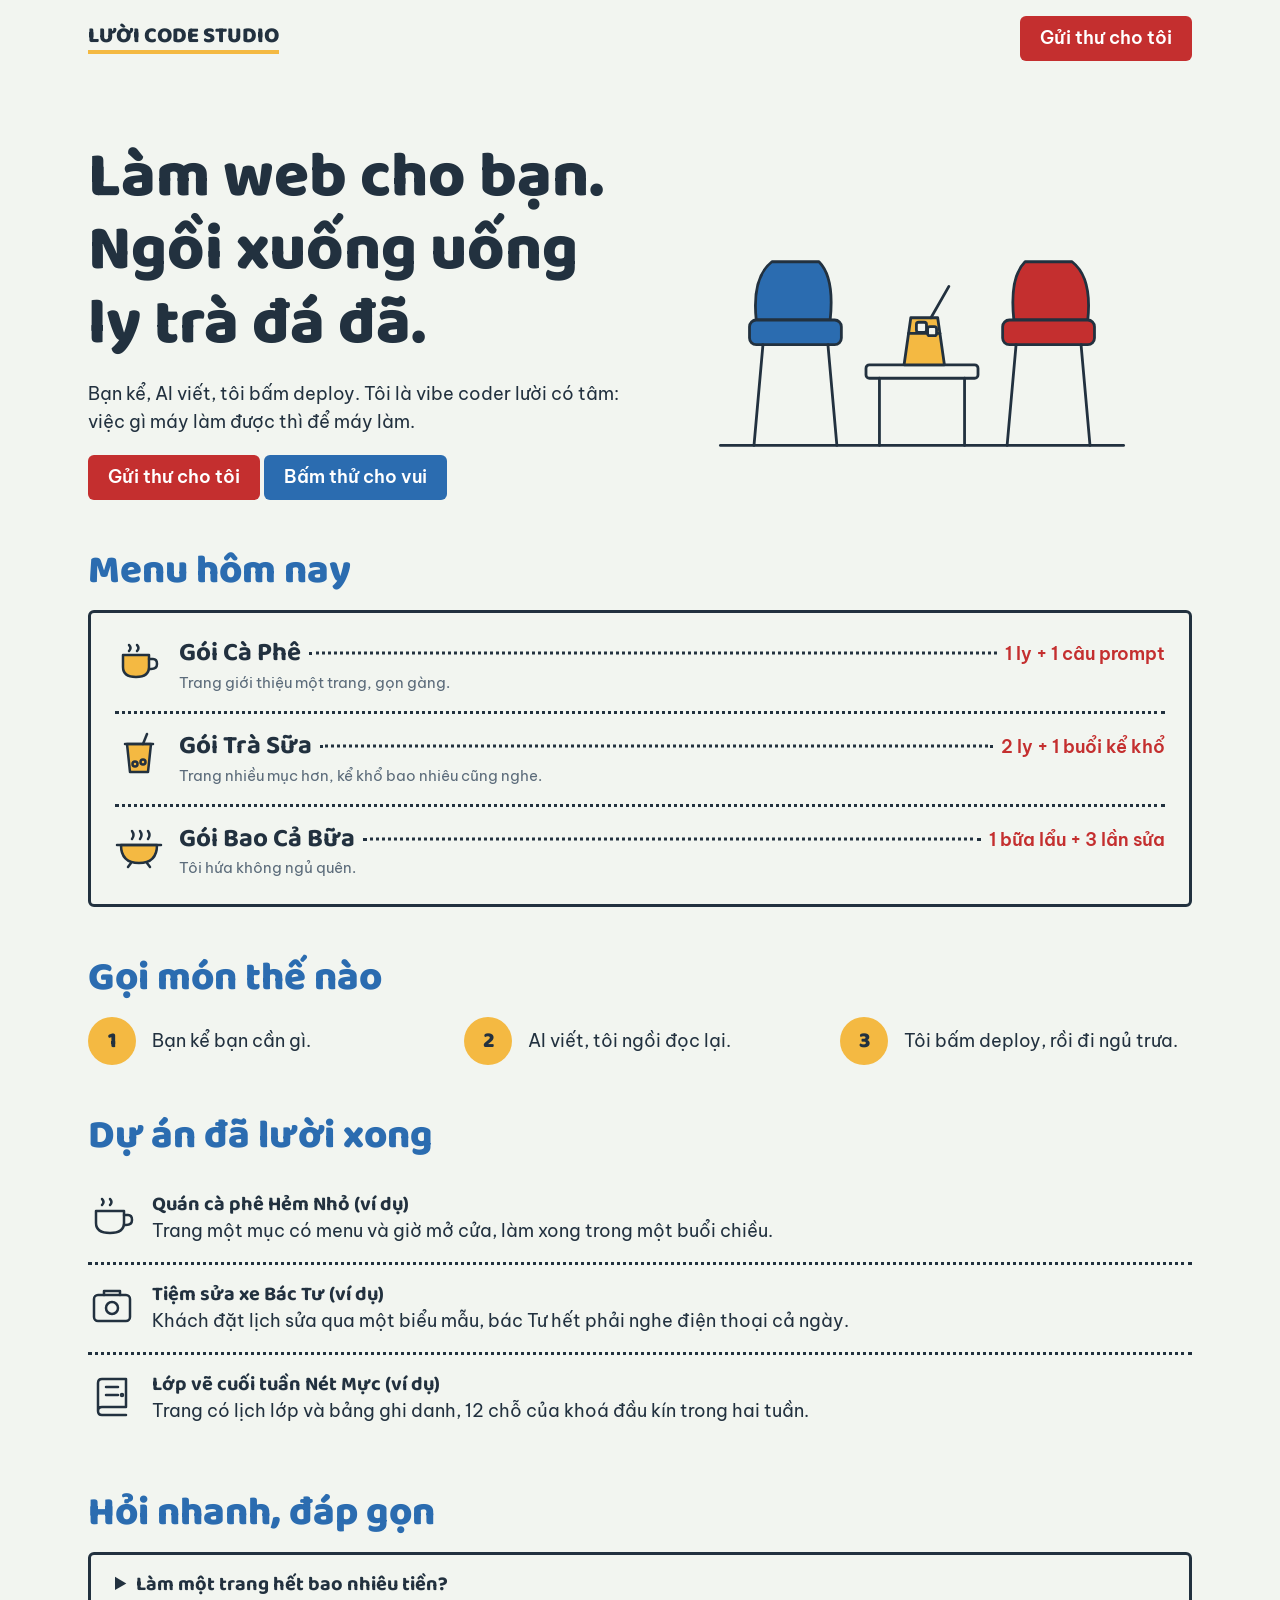
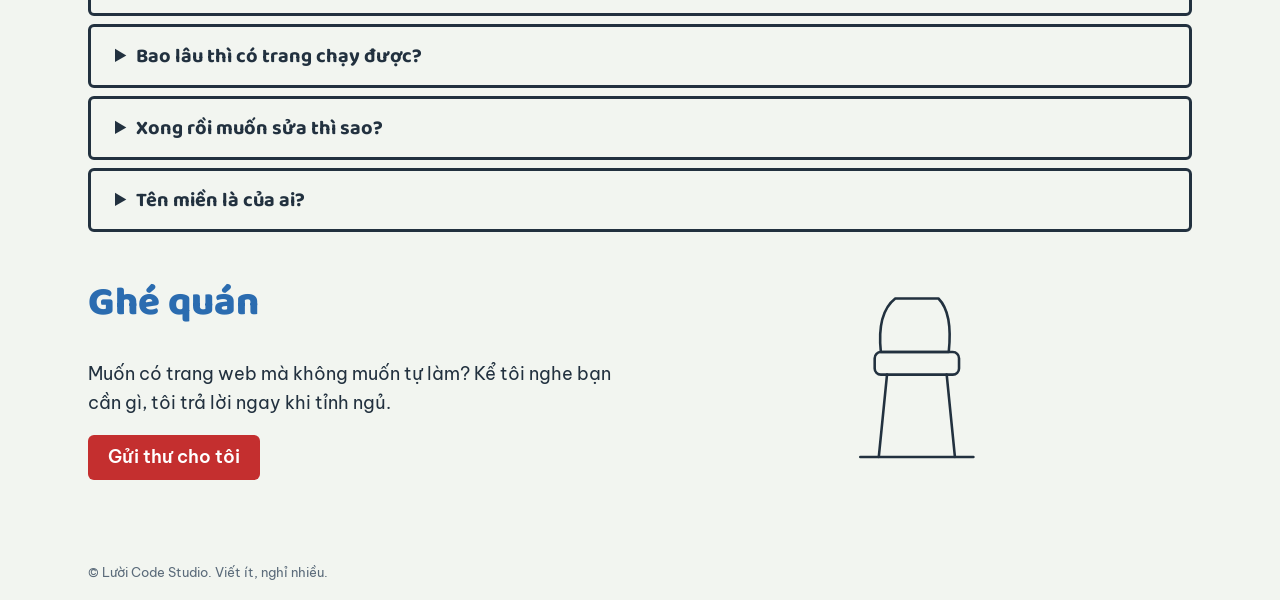
==== site/index.html @ abf2927b "feat(R9/dev-04): JSON-LD ProfessionalService trong index.html Co-Authored-By: Claude Sonnet 5.5 <nor" ====
<!doctype html>
<html lang="vi">
<head>
<meta charset="utf-8">
<meta name="viewport" content="width=device-width, initial-scale=1">
<meta name="description" content="Lười Code Studio: làm web cho bạn theo kiểu lười có tâm. Bạn kể, AI viết, tôi bấm deploy.">
<title>Lười Code Studio - Làm web cho người bận, bởi người lười</title>
<link rel="canonical" href="https://example.github.io/autodev-sandbox/">
<link rel="icon" type="image/svg+xml" href="favicon.svg">
<meta property="og:title" content="Lười Code Studio - Làm web cho người bận, bởi người lười">
<meta property="og:description" content="Bạn kể, AI viết, tôi bấm deploy. Làm web theo kiểu lười có tâm.">
<meta property="og:type" content="website">
<meta property="og:url" content="https://example.github.io/autodev-sandbox/">
<meta property="og:image" content="https://example.github.io/autodev-sandbox/og.png">
<meta property="og:image:width" content="1200">
<meta property="og:image:height" content="630">
<meta property="og:locale" content="vi_VN">
<meta name="twitter:card" content="summary_large_image">
<meta name="twitter:title" content="Lười Code Studio - Làm web cho người bận, bởi người lười">
<meta name="twitter:description" content="Bạn kể, AI viết, tôi bấm deploy. Làm web theo kiểu lười có tâm.">
<meta name="twitter:image" content="https://example.github.io/autodev-sandbox/og.png">
<link rel="preconnect" href="https://fonts.googleapis.com">
<link rel="preconnect" href="https://fonts.gstatic.com" crossorigin>
<link rel="stylesheet" href="style.css">
<script type="application/ld+json">
{"@context": "https://schema.org", "@type": "ProfessionalService", "name": "Lười Code Studio", "description": "Bạn kể, AI viết, tôi bấm deploy. Làm web theo kiểu lười có tâm.", "url": "https://example.github.io/autodev-sandbox/", "email": "hello@example.com", "areaServed": "VN"}
</script>
<script src="https://cdn.jsdelivr.net/npm/gsap@3.12.5/dist/gsap.min.js" integrity="sha384-g4NTh/Iv5PPU4xPyhEWqPcwtNXOvdaDI8LLnyYfyNZOjKJeYQyjzQ9X5275eBjpt" crossorigin="anonymous" defer></script>
<script src="main.js" defer></script>
</head>
<body>
<header>
<strong class="bang-hieu">LƯỜI CODE STUDIO</strong>
<a class="nut" href="mailto:hello@example.com">Gửi thư cho tôi</a>
</header>
<main>
<section id="hero">
<div>
<h1>Làm web cho bạn. Ngồi xuống uống ly trà đá đã.</h1>
<p>Bạn kể, AI viết, tôi bấm deploy. Tôi là vibe coder lười có tâm: việc gì máy làm được thì để máy làm.</p>
<a class="nut" href="mailto:hello@example.com">Gửi thư cho tôi</a>
<button type="button" class="nut nut-vui" id="luoi-nut" aria-pressed="false" hidden>Bấm thử cho vui</button>
</div>
<div class="hero-hinh">
<svg viewBox="0 0 400 300" role="img" aria-labelledby="hero-title" fill="none" stroke="currentColor" stroke-width="2.5" stroke-linecap="round" stroke-linejoin="round">
<title id="hero-title">Hai chiếc ghế nhựa xanh và đỏ bên chiếc bàn thấp có ly trà đá</title>
<path d="M20 262H380"/>
<g class="ghe ghe-xanh">
<path d="M52 150Q48 112 66 98H108Q122 112 118 150Z"/>
<rect x="46" y="150" width="82" height="22" rx="6"/>
<path d="M58 172L50 262M116 172L124 262"/>
</g>
<g class="ban">
<rect x="150" y="190" width="100" height="12" rx="3"/>
<path d="M162 202V262M238 202V262"/>
<path class="ly" d="M184 190L190 148H214L220 190Z"/>
<path d="M188 162H216"/>
<rect class="da" x="195" y="152" width="9" height="9" rx="2"/>
<rect class="da" x="205" y="156" width="8" height="8" rx="2"/>
<path d="M208 148L224 120"/>
</g>
<g class="ghe ghe-do">
<path d="M348 150Q352 112 334 98H292Q278 112 282 150Z"/>
<rect x="272" y="150" width="82" height="22" rx="6"/>
<path d="M342 172L350 262M284 172L276 262"/>
</g>
</svg>
</div>
</section>
<section id="dich-vu">
<h2>Menu hôm nay</h2>
<ul>
<li>
<svg viewBox="0 0 48 48" aria-hidden="true" focusable="false" fill="none" stroke="currentColor" stroke-width="2.5" stroke-linecap="round" stroke-linejoin="round">
<path class="do-tra" d="M8 18H34V30Q34 40 21 40Q8 40 8 30Z"/>
<path d="M34 22H38Q42 22 42 27Q42 32 36 32H34"/>
<path d="M14 8Q17 11 14 14M22 8Q25 11 22 14"/>
</svg>
<div class="mon">
<p class="mon-dong"><span class="ten">Gói Cà Phê</span><span class="cham" aria-hidden="true"></span><span class="gia">1 ly + 1 câu prompt</span></p>
<p class="mo-ta">Trang giới thiệu một trang, gọn gàng.</p>
</div>
</li>
<li>
<svg viewBox="0 0 48 48" aria-hidden="true" focusable="false" fill="none" stroke="currentColor" stroke-width="2.5" stroke-linecap="round" stroke-linejoin="round">
<path class="do-tra" d="M12 14H36L33 42H15Z"/>
<path d="M10 14H38"/>
<path d="M28 14L32 4"/>
<circle cx="20" cy="34" r="2.5"/>
<circle cx="28" cy="32" r="2.5"/>
</svg>
<div class="mon">
<p class="mon-dong"><span class="ten">Gói Trà Sữa</span><span class="cham" aria-hidden="true"></span><span class="gia">2 ly + 1 buổi kể khổ</span></p>
<p class="mo-ta">Trang nhiều mục hơn, kể khổ bao nhiêu cũng nghe.</p>
</div>
</li>
<li>
<svg viewBox="0 0 48 48" aria-hidden="true" focusable="false" fill="none" stroke="currentColor" stroke-width="2.5" stroke-linecap="round" stroke-linejoin="round">
<path class="do-tra" d="M6 22H42Q42 40 24 40Q6 40 6 22Z"/>
<path d="M2 22H46"/>
<path d="M16 40L13 44M32 40L35 44"/>
<path d="M17 8Q20 12 17 16M25 8Q28 12 25 16M33 8Q36 12 33 16"/>
</svg>
<div class="mon">
<p class="mon-dong"><span class="ten">Gói Bao Cả Bữa</span><span class="cham" aria-hidden="true"></span><span class="gia">1 bữa lẩu + 3 lần sửa</span></p>
<p class="mo-ta">Tôi hứa không ngủ quên.</p>
</div>
</li>
</ul>
</section>
<section id="cach-lam">
<h2>Gọi món thế nào</h2>
<ol>
<li>Bạn kể bạn cần gì.</li>
<li>AI viết, tôi ngồi đọc lại.</li>
<li>Tôi bấm deploy, rồi đi ngủ trưa.</li>
</ol>
</section>
<section id="du-an">
<h2>Dự án đã lười xong</h2>
<article>
<svg viewBox="0 0 48 48" aria-hidden="true" focusable="false" fill="none" stroke="currentColor" stroke-width="2.5" stroke-linecap="round" stroke-linejoin="round">
<path d="M8 20H36V32Q36 42 22 42Q8 42 8 32Z"/>
<path d="M36 24H40Q44 24 44 29Q44 34 38 34H36"/>
<path d="M14 8Q17 11 14 14M22 8Q25 11 22 14"/>
</svg>
<div>
<h3>Quán cà phê Hẻm Nhỏ (ví dụ)</h3>
<p>Trang một mục có menu và giờ mở cửa, làm xong trong một buổi chiều.</p>
</div>
</article>
<article>
<svg viewBox="0 0 48 48" aria-hidden="true" focusable="false" fill="none" stroke="currentColor" stroke-width="2.5" stroke-linecap="round" stroke-linejoin="round">
<rect x="6" y="14" width="36" height="26" rx="4"/>
<path d="M16 14V10H32V14"/>
<circle cx="24" cy="27" r="6"/>
</svg>
<div>
<h3>Tiệm sửa xe Bác Tư (ví dụ)</h3>
<p>Khách đặt lịch sửa qua một biểu mẫu, bác Tư hết phải nghe điện thoại cả ngày.</p>
</div>
</article>
<article>
<svg viewBox="0 0 48 48" aria-hidden="true" focusable="false" fill="none" stroke="currentColor" stroke-width="2.5" stroke-linecap="round" stroke-linejoin="round">
<path d="M10 40V12Q10 8 14 8H38V36H14Q10 36 10 40Q10 44 14 44H38"/>
<path d="M18 16H30M18 24H30"/>
<circle cx="34" cy="24" r="1"/>
</svg>
<div>
<h3>Lớp vẽ cuối tuần Nét Mực (ví dụ)</h3>
<p>Trang có lịch lớp và bảng ghi danh, 12 chỗ của khoá đầu kín trong hai tuần.</p>
</div>
</article>
</section>
<section id="hoi-dap">
<h2>Hỏi nhanh, đáp gọn</h2>
<details>
<summary>Làm một trang hết bao nhiêu tiền?</summary>
<p>Gói Cà Phê là một ly và một câu prompt, Gói Trà Sữa là hai ly và một buổi kể khổ. Gửi thư kể bạn cần gì, tôi báo giá bằng số cụ thể trước khi bắt đầu, không có phụ phí bất ngờ.</p>
</details>
<details>
<summary>Bao lâu thì có trang chạy được?</summary>
<p>Trang một mục thường xong trong vài ngày, trang nhiều mục lâu hơn một chút. AI viết nhanh, phần chậm là chờ bạn trả lời xem muốn gì.</p>
</details>
<details>
<summary>Xong rồi muốn sửa thì sao?</summary>
<p>Sửa được. Gói Bao Cả Bữa có sẵn 3 lần sửa. Hết lượt thì cứ nhắn, việc nhỏ tôi làm nhanh, việc lớn tôi báo giá trước rồi mới làm.</p>
</details>
<details>
<summary>Tên miền là của ai?</summary>
<p>Của bạn. Tên miền đăng ký bằng tài khoản của bạn, tôi chỉ được mời vào để cấu hình. Muốn đổi người làm lúc nào cũng được, tôi sẽ bàn giao hết.</p>
</details>
</section>
<section id="lien-he">
<h2>Ghé quán</h2>
<p>Muốn có trang web mà không muốn tự làm? Kể tôi nghe bạn cần gì, tôi trả lời ngay khi tỉnh ngủ.</p>
<a class="nut" href="mailto:hello@example.com">Gửi thư cho tôi</a>
<svg class="ghe-trong" viewBox="0 0 140 180" aria-hidden="true" focusable="false" fill="none" stroke="currentColor" stroke-width="2.5" stroke-linecap="round" stroke-linejoin="round">
<title>Chiếc ghế nhựa còn trống, chờ bạn ghé</title>
<path d="M30 70Q26 32 44 18H86Q100 32 96 70Z"/>
<rect x="24" y="70" width="82" height="22" rx="6"/>
<path d="M36 92L28 172M94 92L102 172"/>
<path d="M10 172H120"/>
</svg>
</section>
</main>
<footer>
<small>© Lười Code Studio. Viết ít, nghỉ nhiều.</small>
</footer>
</body>
</html>
---- site/style.css ----
@import url("https://fonts.googleapis.com/css2?family=Baloo+2:wght@700;800&family=Be+Vietnam+Pro:wght@400;600&subset=vietnamese&display=swap");

:root {
  --color-tuong-voi: #F2F5F0;
  --color-muc-bang: #22313F;
  --color-ghe-xanh: #2B6CB0;
  --color-ghe-do: #C42F2F;
  --color-tra-da: #F4B942;
  --color-bui-duong: #5B6B7A;
  --color-chu-nut: white;
  --color-chu-tren-tra: var(--color-muc-bang);
  --font-bang-hieu: "Baloo 2", "Arial Rounded MT Bold", system-ui, sans-serif;
  --font-than-bai: "Be Vietnam Pro", system-ui, sans-serif;
  --space-1: 0.5rem;
  --space-2: 1rem;
  --space-3: 1.5rem;
  --space-4: 3rem;
  --khung: 72rem;
}

* {
  box-sizing: border-box;
}

body {
  margin: 0;
  background: var(--color-tuong-voi);
  color: var(--color-muc-bang);
  font-family: var(--font-than-bai);
  font-size: 18px;
  font-weight: 400;
  line-height: 1.6;
}

header,
main,
footer {
  max-width: var(--khung);
  margin: 0 auto;
  padding: var(--space-2) var(--space-3);
}

header {
  display: flex;
  flex-wrap: wrap;
  align-items: center;
  justify-content: space-between;
  gap: var(--space-2);
}

.bang-hieu {
  font-family: var(--font-bang-hieu);
  font-weight: 800;
  font-size: 22px;
  line-height: 1.2;
  border-bottom: 4px solid var(--color-tra-da);
}

.nut {
  display: inline-block;
  padding: 0.5rem 1.25rem;
  background: var(--color-ghe-do);
  color: var(--color-chu-nut);
  font-weight: 600;
  text-decoration: none;
  border-radius: 6px;
}

button.nut {
  border: 0;
  font: inherit;
  font-weight: 600;
  cursor: pointer;
}

button.nut[hidden] {
  display: none;
}

.nut-vui {
  background: var(--color-ghe-xanh);
}

.nut-vui[aria-pressed="true"] {
  background: var(--color-muc-bang);
}

a:focus-visible,
button:focus-visible,
.nut:focus-visible {
  outline: 3px solid var(--color-muc-bang);
  outline-offset: 3px;
}

section {
  margin: var(--space-4) 0;
}

h1,
h2 {
  font-family: var(--font-bang-hieu);
  font-weight: 800;
  line-height: 1.15;
  margin: 0 0 var(--space-2);
}

h1 {
  font-size: clamp(40px, 6.4vw + 16px, 64px);
}

h2 {
  font-size: clamp(28px, 2.4vw + 18px, 40px);
  color: var(--color-ghe-xanh);
}

p {
  max-width: 65ch;
}

a {
  color: var(--color-ghe-xanh);
}

#hero {
  display: grid;
  grid-template-columns: 1fr;
  gap: var(--space-3);
  align-items: center;
}

/* Ở 360 nút trên header rơi xuống dòng riêng, trùng nút ngay dưới tiêu đề hero: bỏ bớt */
@media (max-width: 40rem) {
  header .nut {
    display: none;
  }
}

@media (min-width: 64rem) {
  #hero {
    grid-template-columns: 1fr 1fr;
  }
}

/* Ghế trống ở Ghé quán: nét Mực bảng, phẳng, cùng thể loại ghế hero */
#lien-he .ghe-trong {
  display: block;
  width: 7rem;
  max-width: 100%;
  height: auto;
  margin-top: var(--space-3);
  color: var(--color-muc-bang);
}

@media (min-width: 64rem) {
  #lien-he {
    display: grid;
    grid-template-columns: 1fr 1fr;
    column-gap: var(--space-3);
    align-items: start;
  }

  #lien-he > :not(svg) {
    grid-column: 1;
    justify-self: start;
  }

  #lien-he .ghe-trong {
    grid-column: 2;
    grid-row: 1 / span 3;
    justify-self: center;
    width: 9rem;
    margin-top: 0;
  }
}

.hero-hinh {
  color: var(--color-muc-bang);
  min-width: 0;
}

.hero-hinh svg {
  display: block;
  width: 100%;
  max-width: 28rem;
  height: auto;
  margin: 0 auto;
}

.hero-hinh .ghe-xanh {
  fill: var(--color-ghe-xanh);
}

.hero-hinh .ghe-do {
  fill: var(--color-ghe-do);
}

.hero-hinh .ly {
  fill: var(--color-tra-da);
}

.hero-hinh .da {
  fill: var(--color-tuong-voi);
}

footer {
  color: var(--color-bui-duong);
  font-size: 15px;
}

/* Menu hôm nay: một bảng liền */
#dich-vu ul {
  list-style: none;
  margin: 0;
  padding: var(--space-1) var(--space-3);
  border: 3px solid var(--color-muc-bang);
  border-radius: 6px;
}

#dich-vu li {
  display: flex;
  gap: var(--space-2);
  align-items: flex-start;
  padding: var(--space-2) 0;
}

#dich-vu li + li {
  border-top: 3px dotted var(--color-muc-bang);
}

#dich-vu li svg {
  flex: none;
  width: 48px;
  height: 48px;
  color: var(--color-muc-bang);
}

#dich-vu li svg .do-tra {
  fill: var(--color-tra-da);
}

.mon {
  flex: 1;
  min-width: 0;
}

.mon p {
  margin: 0;
}

.mon-dong {
  display: flex;
  flex-wrap: wrap;
  align-items: baseline;
  column-gap: var(--space-1);
  max-width: none;
}

.ten {
  font-family: var(--font-bang-hieu);
  font-weight: 700;
  font-size: 22px;
  line-height: 1.3;
}

.cham {
  flex: 1 1 1rem;
  min-width: 1rem;
  border-bottom: 3px dotted var(--color-muc-bang);
  transform: translateY(-0.3em);
}

.gia {
  color: var(--color-ghe-do);
  font-weight: 600;
}

.mo-ta {
  color: var(--color-bui-duong);
  font-size: 15px;
}

@media (max-width: 40rem) {
  .gia {
    flex-basis: 100%;
    order: 3;
  }

  .cham {
    display: none;
  }
}

@media (min-width: 64rem) {
  .ten {
    font-size: 26px;
  }
}

/* Gọi món thế nào: số thứ tự trong hình tròn Trà đá */
#cach-lam ol {
  list-style: none;
  counter-reset: buoc;
  margin: 0;
  padding: 0;
  display: grid;
  gap: var(--space-2);
}

@media (min-width: 64rem) {
  #cach-lam ol {
    grid-template-columns: repeat(3, 1fr);
    gap: var(--space-3);
  }
}

#cach-lam li {
  counter-increment: buoc;
  display: flex;
  gap: var(--space-2);
  align-items: center;
}

#cach-lam li::before {
  content: counter(buoc);
  flex: none;
  width: 3rem;
  height: 3rem;
  display: grid;
  place-items: center;
  border-radius: 50%;
  background: var(--color-tra-da);
  color: var(--color-chu-tren-tra);
  font-family: var(--font-bang-hieu);
  font-weight: 800;
  font-size: 22px;
}

@media (prefers-color-scheme: dark) {
  :root {
    --color-tuong-voi: #1B2A3A;
    --color-muc-bang: #E8EEF2;
    --color-ghe-xanh: #7FB2FF;
    --color-ghe-do: #FF7A6E;
    --color-tra-da: #F4B942;
    --color-bui-duong: #9FB0BF;
    --color-chu-nut: var(--color-tuong-voi);
    --color-chu-tren-tra: var(--color-tuong-voi);
  }
}

/* Dự án đã lười xong */
#du-an article {
  display: flex;
  gap: var(--space-2);
  align-items: flex-start;
  padding: var(--space-2) 0;
}

#du-an article + article {
  border-top: 3px dotted var(--color-muc-bang);
}

#du-an article svg {
  flex: none;
  width: 48px;
  height: 48px;
  color: var(--color-muc-bang);
}

#du-an article div {
  flex: 1;
  min-width: 0;
}

#du-an h3 {
  margin: 0;
  font-family: var(--font-bang-hieu);
  font-size: 20px;
  line-height: 1.3;
}

#du-an article p {
  margin: 0;
}

/* Hỏi nhanh, đáp gọn: details/summary */
#hoi-dap details {
  border: 3px solid var(--color-muc-bang);
  border-radius: 6px;
  padding: 0 var(--space-3);
}

#hoi-dap details + details {
  margin-top: var(--space-1);
}

#hoi-dap summary {
  cursor: pointer;
  padding: var(--space-2) 0;
  font-family: var(--font-bang-hieu);
  font-weight: 700;
  font-size: 20px;
  line-height: 1.3;
}

#hoi-dap summary:focus-visible {
  outline: 3px solid var(--color-ghe-xanh);
  outline-offset: 3px;
}

#hoi-dap details p {
  margin: 0 0 var(--space-2);
}
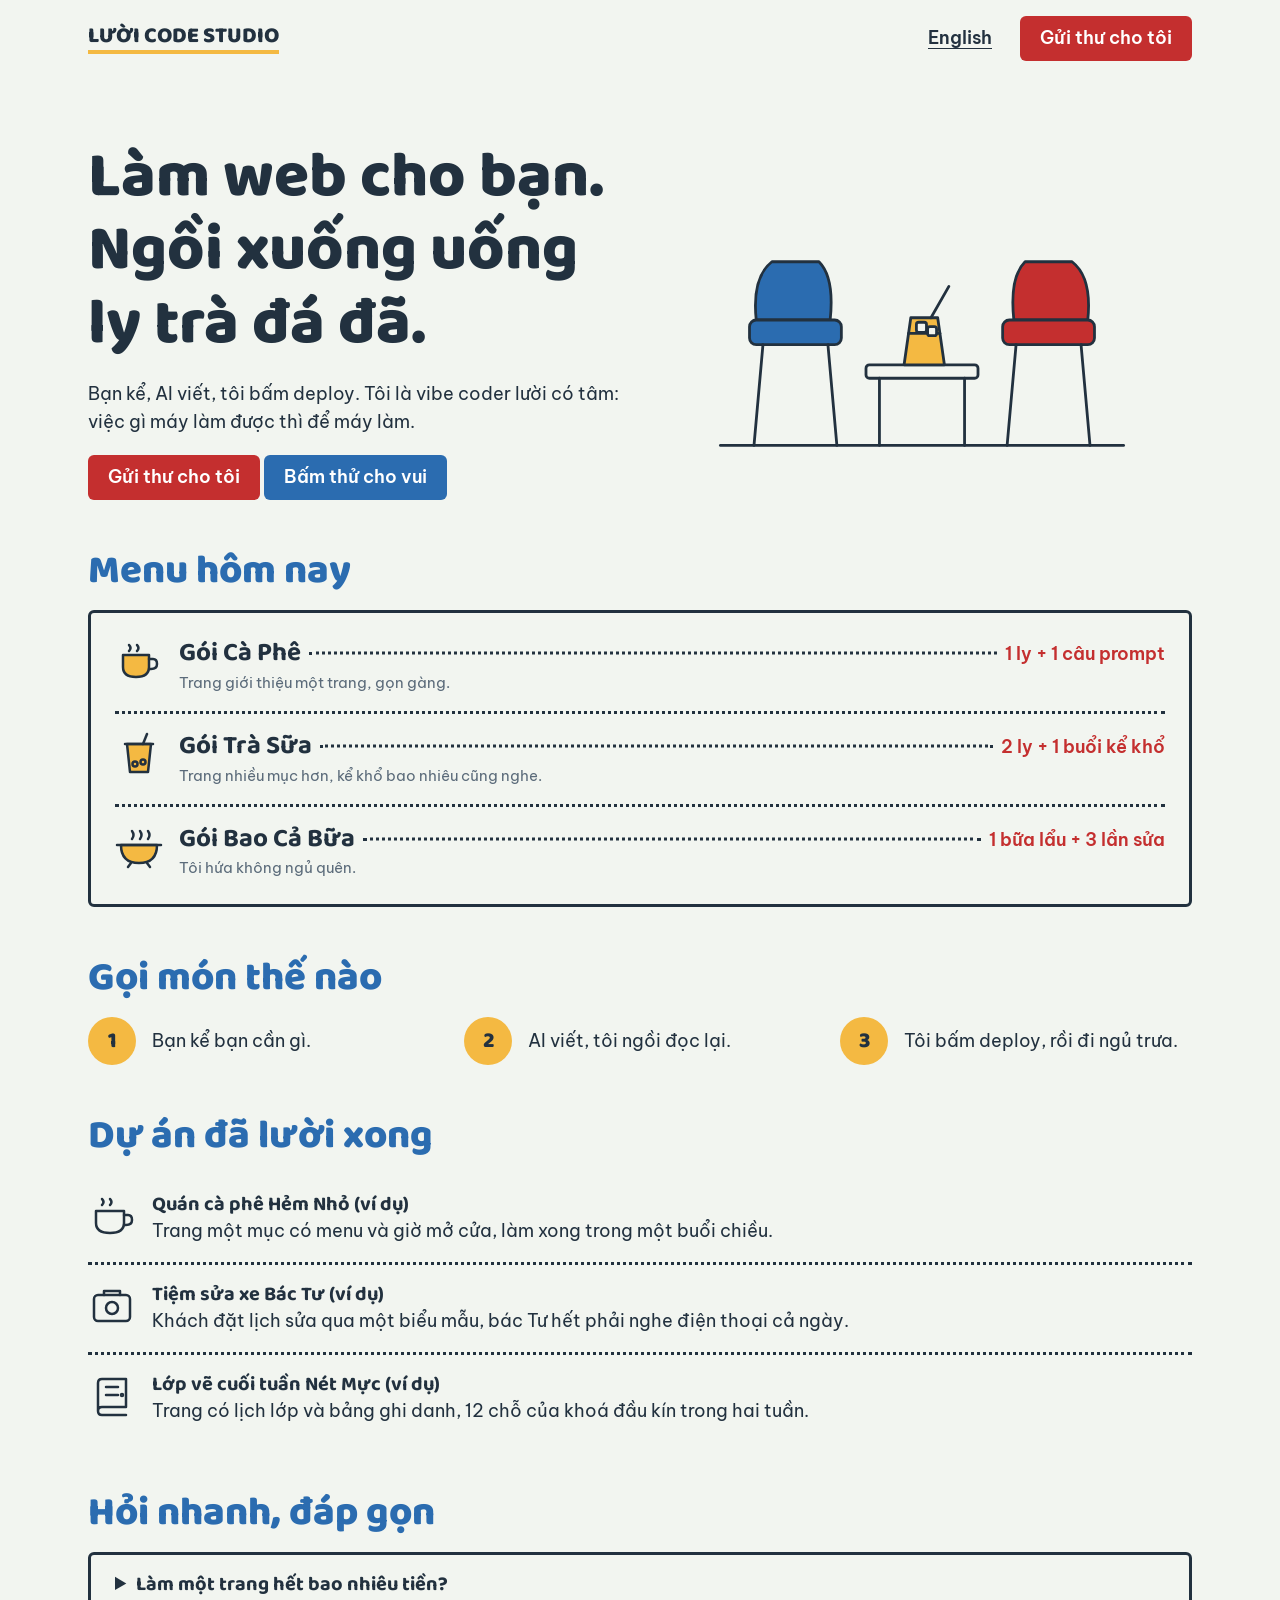
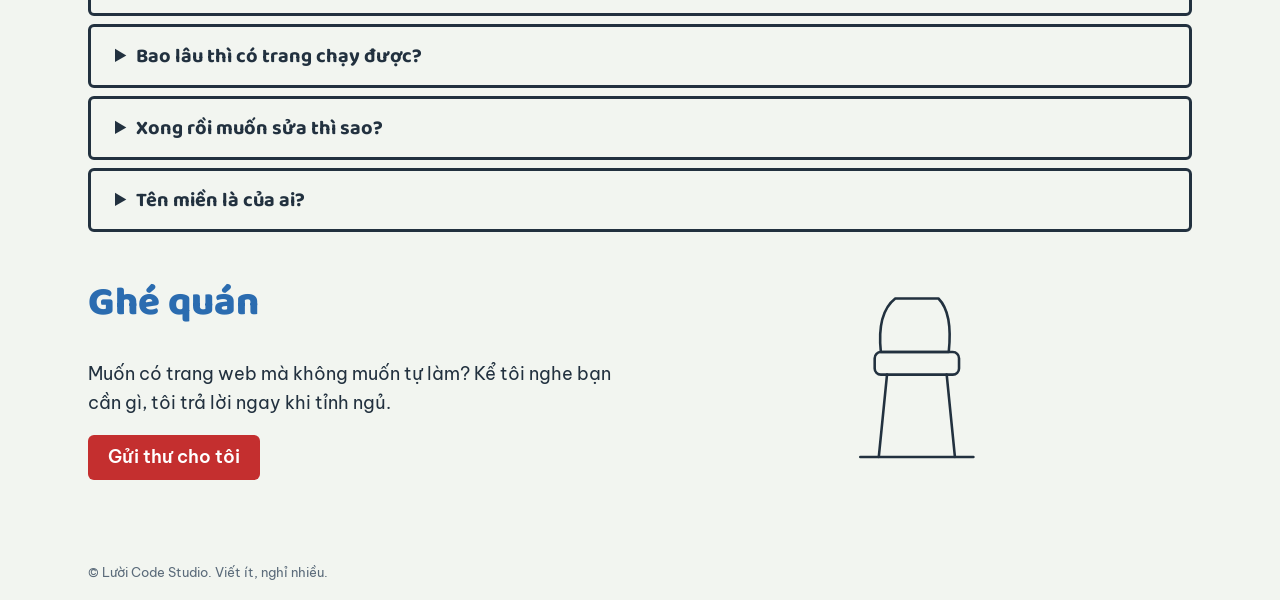
==== commit 67cea47d: "feat(R13/dev-03): nút chuyển ngôn ngữ, contrast/page_metrics/screenshot cho trang /en/ Co-Authored-B" ====
--- a/site/index.html
+++ b/site/index.html
@@ -6,6 +6,9 @@
 <meta name="description" content="Lười Code Studio: làm web cho bạn theo kiểu lười có tâm. Bạn kể, AI viết, tôi bấm deploy.">
 <title>Lười Code Studio - Làm web cho người bận, bởi người lười</title>
 <link rel="canonical" href="https://example.github.io/autodev-sandbox/">
+<link rel="alternate" hreflang="vi" href="https://example.github.io/autodev-sandbox/">
+<link rel="alternate" hreflang="en" href="https://example.github.io/autodev-sandbox/en/">
+<link rel="alternate" hreflang="x-default" href="https://example.github.io/autodev-sandbox/">
 <link rel="icon" type="image/svg+xml" href="favicon.svg">
 <meta property="og:title" content="Lười Code Studio - Làm web cho người bận, bởi người lười">
 <meta property="og:description" content="Bạn kể, AI viết, tôi bấm deploy. Làm web theo kiểu lười có tâm.">
@@ -15,6 +18,7 @@
 <meta property="og:image:width" content="1200">
 <meta property="og:image:height" content="630">
 <meta property="og:locale" content="vi_VN">
+<meta property="og:locale:alternate" content="en_US">
 <meta name="twitter:card" content="summary_large_image">
 <meta name="twitter:title" content="Lười Code Studio - Làm web cho người bận, bởi người lười">
 <meta name="twitter:description" content="Bạn kể, AI viết, tôi bấm deploy. Làm web theo kiểu lười có tâm.">
@@ -31,6 +35,7 @@
 <body>
 <header>
 <strong class="bang-hieu">LƯỜI CODE STUDIO</strong>
+<a class="doi-ngon-ngu" href="en/" hreflang="en" lang="en">English</a>
 <a class="nut" href="mailto:hello@example.com">Gửi thư cho tôi</a>
 </header>
 <main>
--- a/site/style.css
+++ b/site/style.css
@@ -56,6 +56,15 @@
   border-bottom: 4px solid var(--color-tra-da);
 }
 
+.doi-ngon-ngu {
+  margin-left: auto;
+  padding: 0.5rem 0.75rem;
+  color: inherit;
+  font-weight: 600;
+  text-decoration: underline;
+  text-underline-offset: 4px;
+}
+
 .nut {
   display: inline-block;
   padding: 0.5rem 1.25rem;
